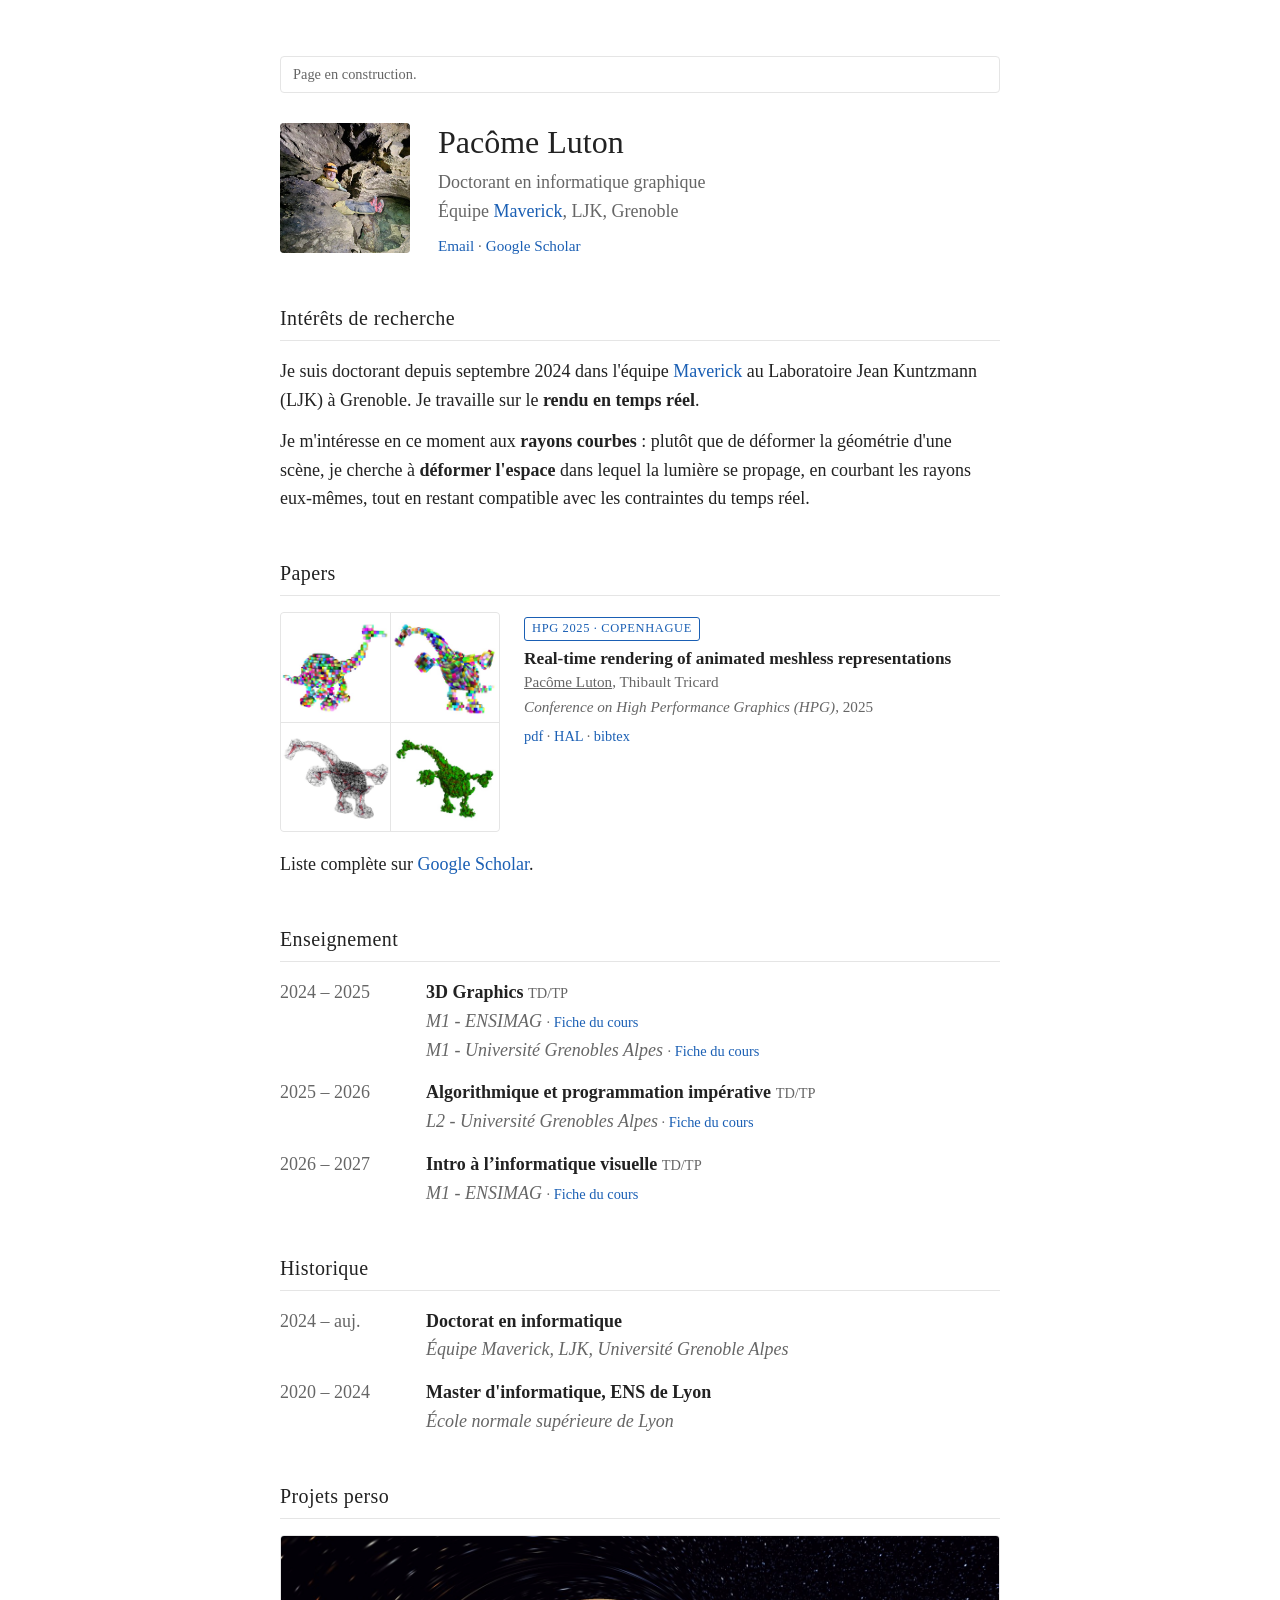
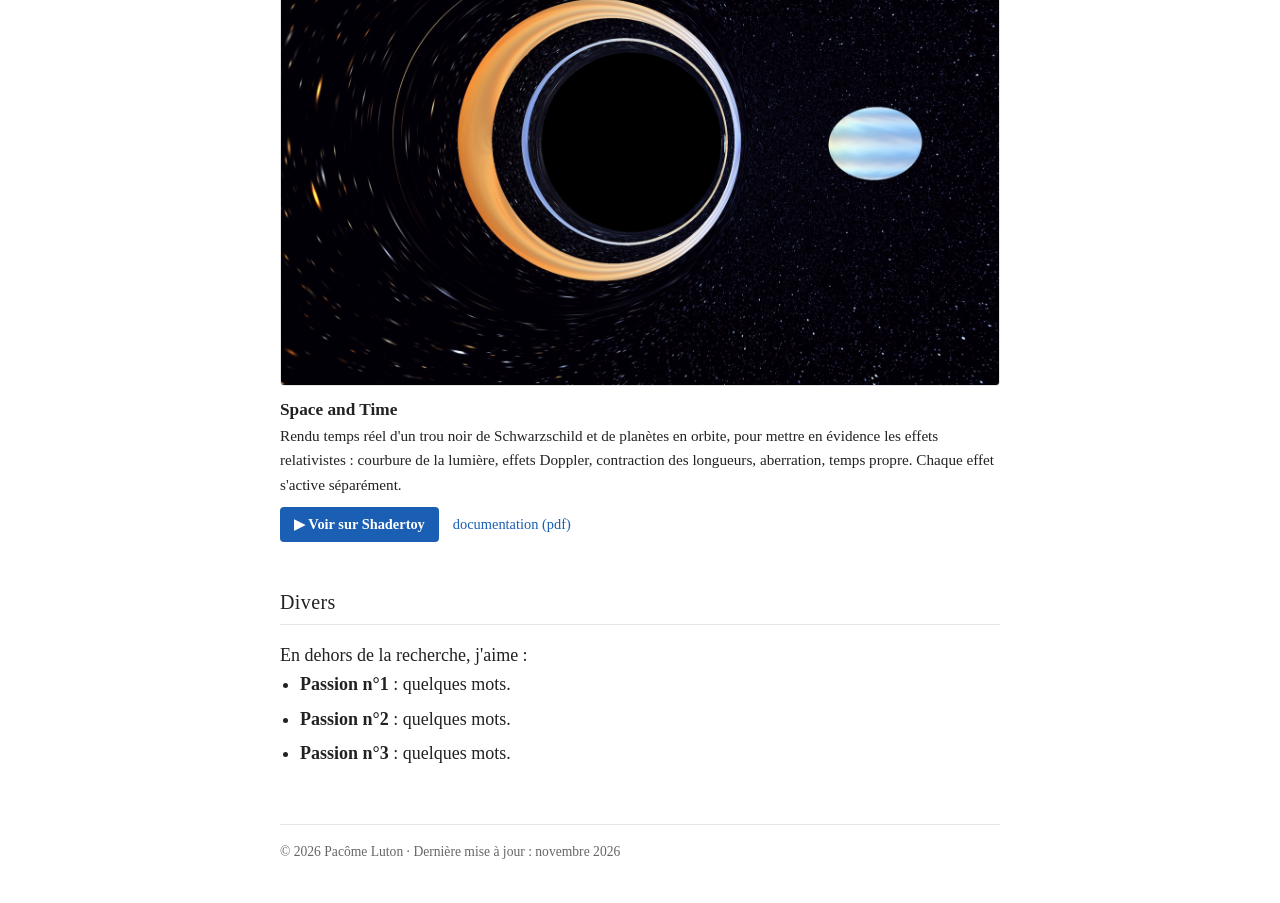
==== index.html @ f54cdc6d "paper image Signed-off-by: Pacome <pacome@luton.fr>" ====
<!DOCTYPE html>
<html lang="fr">
<head>
  <meta charset="UTF-8">
  <meta name="viewport" content="width=device-width, initial-scale=1.0">
  <title>Pacôme Luton</title>
  <meta name="description" content="Page personnelle de Pacôme Luton, chercheur en informatique.">
  <style>
    :root {
      --bg: #ffffff;
      --text: #222222;
      --muted: #666666;
      --rule: #e5e5e5;
      --link: #1a5fb4;
    }
    @media (prefers-color-scheme: dark) {
      :root {
        --bg: #161616;
        --text: #e6e6e6;
        --muted: #9a9a9a;
        --rule: #333333;
        --link: #78aeed;
      }
    }
    * { box-sizing: border-box; margin: 0; padding: 0; }
    body {
      background: var(--bg);
      color: var(--text);
      font-family: Georgia, "Times New Roman", serif;
      font-size: 18px;
      line-height: 1.6;
    }
    a { color: var(--link); text-decoration: none; }
    a:hover { text-decoration: underline; }
    .container { max-width: 760px; margin: 0 auto; padding: 56px 20px 40px; }

    .notice { margin-bottom: 24px; padding: 6px 12px; border: 1px solid var(--rule); border-radius: 4px; color: var(--muted); font-size: .9rem; }

    /* En-tête */
    header { display: flex; gap: 28px; align-items: center; margin-bottom: 16px; }
    .avatar { position: relative; width: 130px; height: 130px; border-radius: 4px; overflow: hidden; flex-shrink: 0; background: var(--rule); }
    .avatar img { position: absolute; inset: 0; width: 100%; height: 100%; object-fit: cover; opacity: 0; transition: opacity .8s ease; }
    .avatar img.active { opacity: 1; }
    h1 { font-size: 2rem; font-weight: normal; }
    .role { color: var(--muted); }
    .links { margin-top: 8px; font-size: .95rem; }
    .links a + a::before { content: " · "; color: var(--muted); }

    /* Sections */
    section { margin-top: 44px; }
    h2 {
      font-size: 1.25rem; font-weight: normal; letter-spacing: .02em;
      padding-bottom: 6px; margin-bottom: 16px; border-bottom: 1px solid var(--rule);
    }
    p + p { margin-top: 12px; }
    ul { padding-left: 20px; }
    li + li { margin-top: 6px; }

    /* Papers */
    .paper { margin-bottom: 18px; }
    .paper .title { font-weight: bold; }
    .paper .meta { color: var(--muted); font-size: .95rem; }
    .paper .me { text-decoration: underline; }
    .paper .refs { font-size: .9rem; }
    details { display: inline; }
    summary { display: inline; color: var(--link); cursor: pointer; list-style: none; }
    summary::-webkit-details-marker { display: none; }
    pre {
      margin-top: 6px; padding: 10px 12px; border: 1px solid var(--rule);
      font-size: 13px; line-height: 1.45; overflow-x: auto;
    }

    .pub { display: grid; grid-template-columns: 220px 1fr; gap: 24px; align-items: start; padding: 18px 0; border-top: 1px solid var(--rule); }
    .pub:first-of-type { border-top: 0; padding-top: 0; }
    .pub .teaser { display: block; border: 1px solid var(--rule); border-radius: 4px; overflow: hidden; aspect-ratio: 16 / 10; background: var(--rule); }
    .pub .teaser img { width: 100%; height: 100%; object-fit: cover; object-position: top; display: block; }
    .pub .teaser-grid { display: grid; grid-template: repeat(2, minmax(0, 1fr)) / repeat(2, minmax(0, 1fr)); gap: 1px; aspect-ratio: 1; }
    .pub .teaser-grid img { object-fit: contain; object-position: center; background: #fff; }
    .pub .venue { display: inline-block; font-size: .78rem; letter-spacing: .05em; text-transform: uppercase; color: var(--link); border: 1px solid currentColor; border-radius: 3px; padding: 1px 7px; margin-bottom: 6px; }
    .pub .title { font-weight: bold; font-size: 1.08rem; line-height: 1.35; }
    .pub .meta { color: var(--muted); font-size: .95rem; }
    .pub .refs { margin-top: 6px; font-size: .9rem; }
    .pub .refs a + a::before { content: " · "; color: var(--muted); }
    .paper .me, .pub .me { text-decoration: underline; }

    /* Historique */
    .entry { display: grid; grid-template-columns: 130px 1fr; gap: 16px; margin-bottom: 14px; }
    .entry .date { color: var(--muted); }
    .entry .org { color: var(--muted); font-style: italic; }
    .entry .kind { color: var(--muted); font-size: .9rem; }
    .entry .org a { font-style: normal; font-size: .9rem; }
    .entry .org a::before { content: " · "; color: var(--muted); }

    .stages { list-style: none; padding: 0; margin-top: 10px; font-size: .95rem; }
    .stages li { padding-left: 14px; border-left: 2px solid var(--rule); }
    .stages li + li { margin-top: 10px; }
    .stages .date { display: block; color: var(--muted); font-size: .85rem; }

    /* Projets perso */
    .project + .project { margin-top: 28px; }
    .project img { display: block; width: 100%; height: auto; border: 1px solid var(--rule); border-radius: 4px; }
    .project .title { margin-top: 10px; font-weight: bold; font-size: 1.08rem; }
    .project .desc { font-size: .95rem; }
    .project .refs { margin-top: 10px; font-size: .9rem; display: flex; flex-wrap: wrap; align-items: center; gap: 6px 14px; }
    .project .refs a + a::before { content: none; }
    .project .refs .cta { padding: 6px 14px; border-radius: 4px; background: var(--link); color: var(--bg); font-weight: bold; }
    .project .refs .cta:hover { text-decoration: none; opacity: .85; }

    footer {
      margin-top: 56px; padding-top: 16px; border-top: 1px solid var(--rule);
      color: var(--muted); font-size: .85rem;
    }

    @media (max-width: 600px) {
      body { font-size: 17px; }
      .container { padding: 32px 16px; }
      header { flex-direction: column; align-items: flex-start; gap: 16px; }
      .avatar { width: 110px; height: 110px; }
      .entry { grid-template-columns: 1fr; gap: 0; }
      .pub { grid-template-columns: 1fr; gap: 12px; }
    }
  </style>
</head>
<body>
  <div class="container">

    <p class="notice">Page en construction.</p>

    <header>
      <!-- Pour ajouter une photo : mets-la dans profile/ (carrée, environ 400 px) et ajoute une ligne <img>. -->
      <div class="avatar">
        <img class="active" src="profile/profileSpeleo.jpg" alt="">
        <img src="profile/profileArtif.jpg" alt="">
      </div>
      <div>
        <h1>Pacôme Luton</h1>
        <div class="role">Doctorant en informatique graphique<br>Équipe <a href="https://team.inria.fr/maverick/">Maverick</a>, LJK, Grenoble</div>
        <div class="links">
          <a href="mailto:pacome.luton@ens-lyon.fr">Email</a><a href="https://scholar.google.com/citations?user=IxrPG0kAAAAJ">Google Scholar</a>
        </div>
      </div>
    </header>

    <!-- ========== Intérêts de recherche ========== -->
    <section id="recherche">
      <h2>Intérêts de recherche</h2>
      <p>
        Je suis doctorant depuis septembre 2024 dans l'équipe <a href="https://team.inria.fr/maverick/">Maverick</a>
        au Laboratoire Jean Kuntzmann (LJK) à Grenoble. Je travaille sur le
        <strong>rendu en temps réel</strong>.
      </p>
      <p>
        Je m'intéresse en ce moment aux <strong>rayons courbes</strong> : plutôt que de
        déformer la géométrie d'une scène, je cherche à <strong>déformer l'espace</strong>
        dans lequel la lumière se propage, en courbant les rayons eux-mêmes, tout en restant
        compatible avec les contraintes du temps réel.
      </p>
    </section>

    <!-- ========== Papers ========== -->
    <section id="papers">
      <h2>Papers</h2>

      <!-- Pour chaque papier : remplace l'image par ton teaser (ex. teasers/hpg25.jpg dans le dépôt) -->
      <article class="pub">
        <a class="teaser teaser-grid" href="https://hal.science/hal-05095359v1">
          <img src="docs/paper/teaserPause2.jpg" alt="Dinosaure composé de cubes colorés, au repos">
          <img src="docs/paper/teaserDab2.jpg" alt="Le même dinosaure en cubes, animé et déformé">
          <img src="docs/paper/teasertet.jpg" alt="Maillage tétraédrique du dinosaure et son squelette">
          <img src="docs/paper/teaserFBM.jpg" alt="Dinosaure à la surface végétale, rendu avec du bruit procédural">
        </a>
        <div>
          <div class="venue">HPG 2025 · Copenhague</div>
          <div class="title">Real-time rendering of animated meshless representations</div>
          <div class="meta"><span class="me">Pacôme Luton</span>, Thibault Tricard</div>
          <div class="meta"><em>Conference on High Performance Graphics (HPG)</em>, 2025</div>
          <div class="refs">
            <a href="https://hal.science/hal-05095359/file/Real_time_rendering_of_animated_meshless_representation_HPG25-3.pdf">pdf</a>
            <a href="https://hal.science/hal-05095359v1">HAL</a>
            <a href="https://hal.science/hal-05095359v1/bibtex">bibtex</a>
          </div>
        </div>
      </article>

      <p class="meta">Liste complète sur <a href="https://scholar.google.com/citations?user=IxrPG0kAAAAJ">Google Scholar</a>.</p>
    </section>

    <!-- ========== Enseignement ========== -->
    <section id="enseignement">
      <h2>Enseignement</h2>
      <div class="entry">
        <div class="date">2024 – 2025</div>
        <div>
          <strong>3D Graphics</strong> <span class="kind">TD/TP</span>
          <div class="org">M1 - ENSIMAG <a href="https://chamilo.grenoble-inp.fr/courses/ENSIMAG4MMG3D6/">Fiche du cours</a></div>
          <div class="org">M1 - Université Grenobles Alpes <a href="https://formations.univ-grenoble-alpes.fr/fr/offre-de-formation/master-XB/master-informatique-IAQK9B8Z/parcours-master-of-science-in-informatics-at-grenoble-mosig-IB9GGIRD/ue-3d-graphics-IFZBK20Z.html">Fiche du cours</a></div>
        </div>
      </div>
      <div class="entry">
        <div class="date">2025 – 2026</div>
        <div>
          <strong>Algorithmique et programmation impérative</strong> <span class="kind">TD/TP</span>
          <div class="org">L2 - Université Grenobles Alpes<a href="https://formations.univ-grenoble-alpes.fr/fr/catalogue-2021/licence-XA/licence-informatique-IAI7UC15/parcours-mathematiques-informatique-international-1re-et-2e-annee-grenoble-JF2DDBPK/ue-algorithmique-et-programmation-imperative-inf301-IGXR3MDR.html">Fiche du cours</a></div>
        </div>
      </div>
      <div class="entry">
        <div class="date">2026 – 2027</div>
        <div>
          <strong>Intro à l’informatique visuelle</strong> <span class="kind">TD/TP</span>
          <div class="org">M1 - ENSIMAG <a href="https://ensimag.grenoble-inp.fr/fr/formation/introduction-to-visual-computing-wmm7mo06">Fiche du cours</a></div>
        </div>
      </div>
    </section>

    <!-- ========== Historique ========== -->
    <section id="historique">
      <h2>Historique</h2>
      <div class="entry">
        <div class="date">2024 – auj.</div>
        <div><strong>Doctorat en informatique</strong><div class="org">Équipe Maverick, LJK, Université Grenoble Alpes</div></div>
      </div>
      <div class="entry">
        <div class="date">2020 – 2024</div>
        <div>
          <strong>Master d'informatique, ENS de Lyon</strong>
          <div class="org">École normale supérieure de Lyon</div>
          <!-- Stages (masqués pour l'instant)
          <ul class="stages">
            <li><span class="date">2024 · 4 mois</span> <strong>Université de Sherbrooke</strong> (Canada) : génération procédurale de végétation à de multiples échelles.</li>
            <li><span class="date">2023 – 2024 · 6 mois</span> <strong>Inria Montbonnot</strong>, équipe MicMap : approche variationnelle pour la génération automatique de cartes panoramiques.</li>
            <li><span class="date">2023 · 6 mois</span> <strong>LIRIS</strong>, avec Nicolas Bonneel : prédiction de l'erreur Monte-Carlo pour l'échantillonnage adaptatif.</li>
            <li><span class="date">2022 · 3 mois</span> <strong>Max-Planck-Institut für Informatik</strong> (Allemagne), avec Gurprit Singh : analyse spectrale d'échantillonneurs anisotropes.</li>
            <li><span class="date">2021 · 6 semaines</span> <strong>CNRS, Université Savoie Mont Blanc</strong>, avec Tom Hirschowitz : réduction de monades et sûreté du typage.</li>
          </ul>
          -->
        </div>
      </div>
    </section>

    <!-- ========== Projets perso ========== -->
    <section id="projets">
      <h2>Projets perso</h2>
      <!-- Pour chaque projet : copie un bloc .project. -->
      <article class="project">
        <a href="https://www.shadertoy.com/view/73tXRM"><img src="docs/space-and-time.jpg" alt="Trou noir entouré d'un arc de lumière orange et bleu, avec une planète bleutée à droite" width="1520" height="952" loading="lazy"></a>
        <div class="title">Space and Time</div>
        <p class="desc">Rendu temps réel d'un trou noir de Schwarzschild et de planètes en orbite, pour mettre en évidence les effets relativistes : courbure de la lumière, effets Doppler, contraction des longueurs, aberration, temps propre. Chaque effet s'active séparément.</p>
        <div class="refs">
          <a class="cta" href="https://www.shadertoy.com/view/73tXRM">▶ Voir sur Shadertoy</a>
          <a href="docs/space-and-time.pdf">documentation (pdf)</a>
        </div>
      </article>
    </section>

    <!-- ========== Divers ========== -->
    <section id="divers">
      <h2>Divers</h2>
      <p>En dehors de la recherche, j'aime :</p>
      <ul>
        <li><strong>Passion n°1</strong> : quelques mots.</li>
        <li><strong>Passion n°2</strong> : quelques mots.</li>
        <li><strong>Passion n°3</strong> : quelques mots.</li>
      </ul>
    </section>

    <footer>© 2026 Pacôme Luton · Dernière mise à jour : novembre 2026</footer>
  </div>

  <script>
    // Alterne les photos de profil (sauf si le visiteur a demandé moins d'animations).
    const photos = document.querySelectorAll('.avatar img');
    if (photos.length > 1 && !matchMedia('(prefers-reduced-motion: reduce)').matches) {
      let current = 0;
      setInterval(() => {
        photos[current].classList.remove('active');
        current = (current + 1) % photos.length;
        photos[current].classList.add('active');
      }, 6000);
    }
  </script>
</body>
</html>
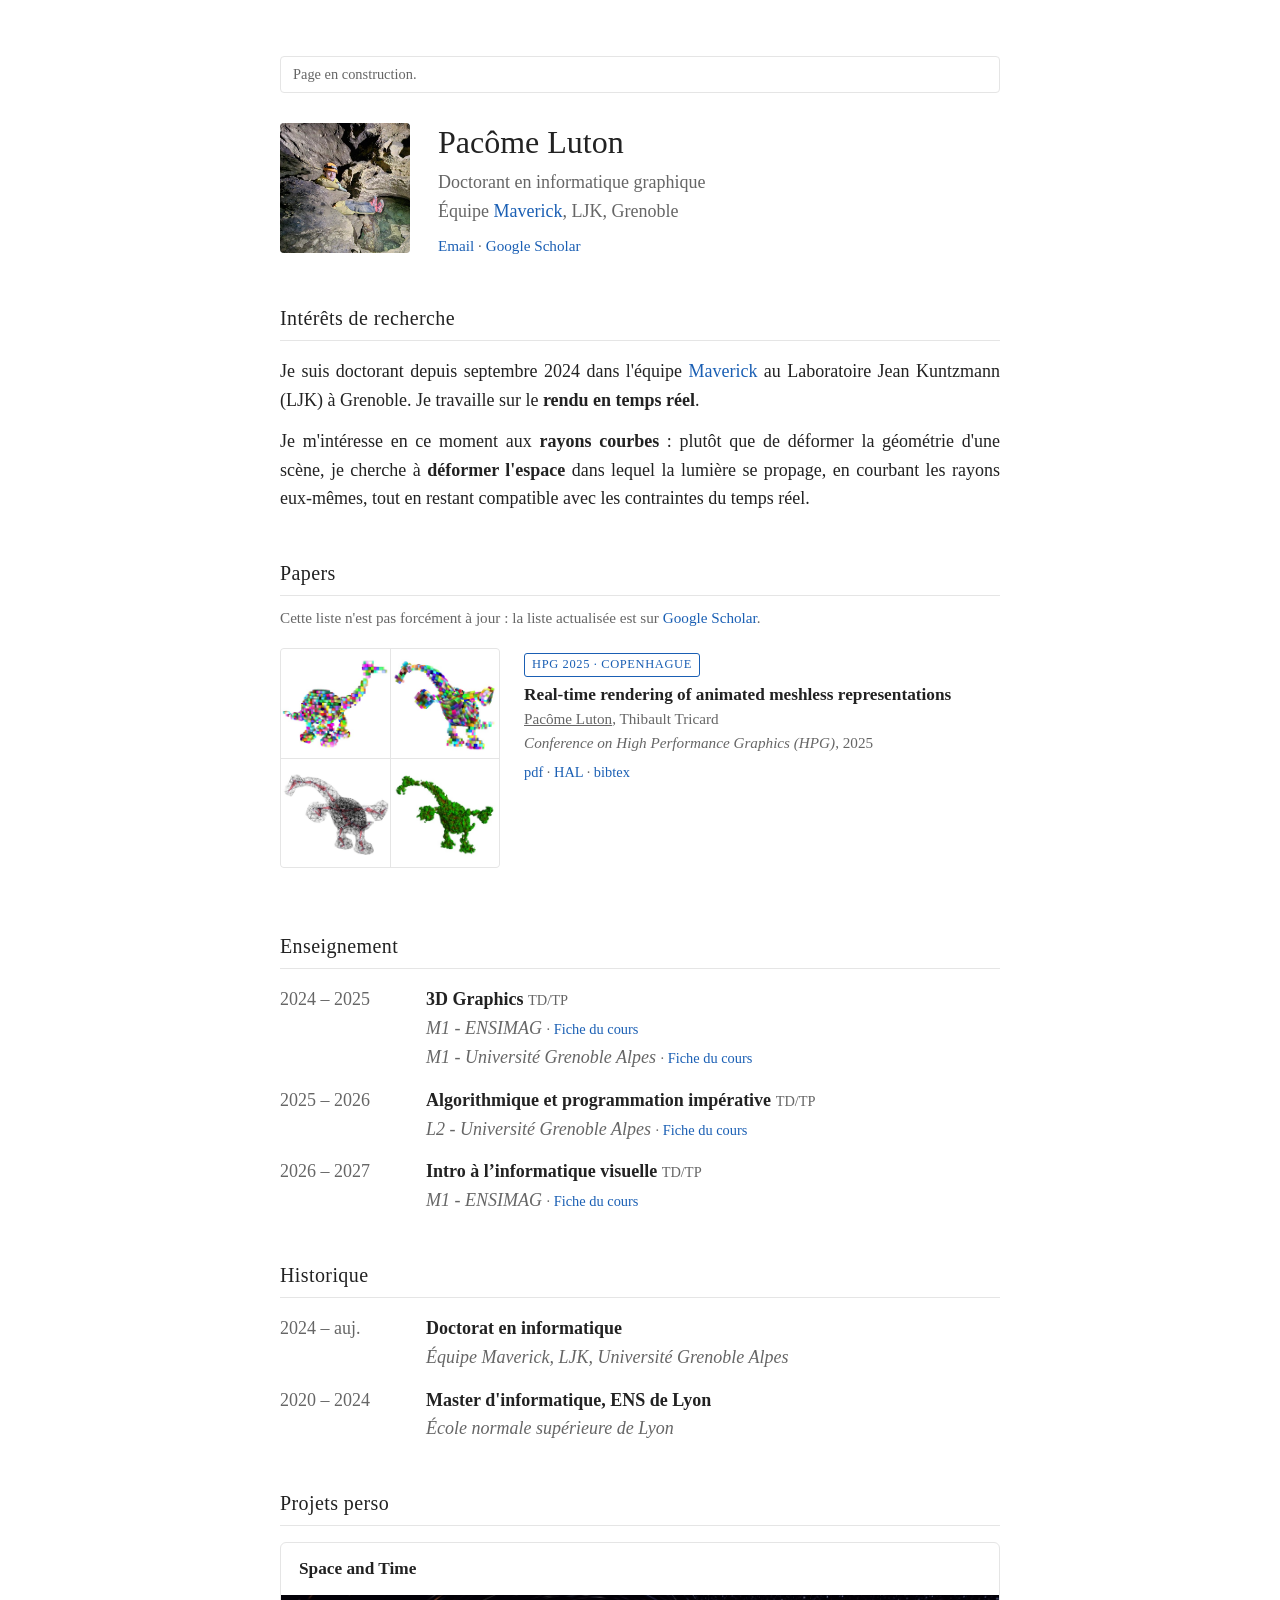
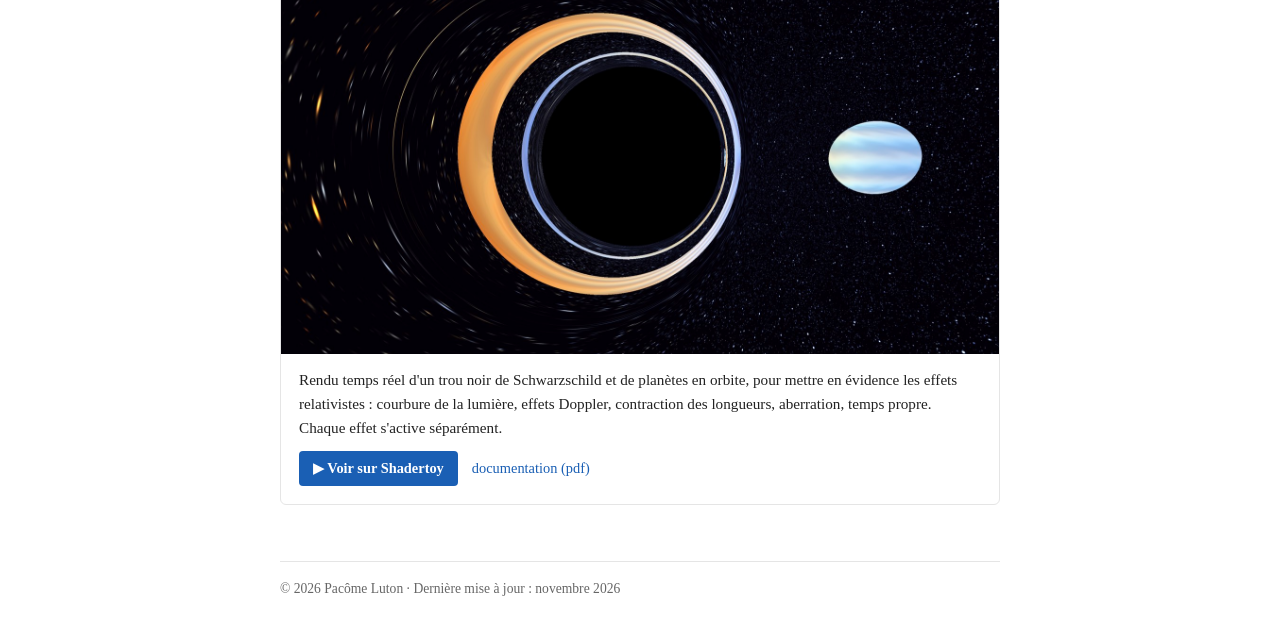
==== commit 60f076ea: "ok Signed-off-by: Pacome <pacome@luton.fr>" ====
--- a/index.html
+++ b/index.html
@@ -53,10 +53,12 @@
       padding-bottom: 6px; margin-bottom: 16px; border-bottom: 1px solid var(--rule);
     }
     p + p { margin-top: 12px; }
+    #recherche p { text-align: justify; hyphens: auto; }
     ul { padding-left: 20px; }
     li + li { margin-top: 6px; }
 
     /* Papers */
+    .subtitle { margin: -6px 0 18px; color: var(--muted); font-size: .95rem; }
     .paper { margin-bottom: 18px; }
     .paper .title { font-weight: bold; }
     .paper .meta { color: var(--muted); font-size: .95rem; }
@@ -97,9 +99,11 @@
     .stages .date { display: block; color: var(--muted); font-size: .85rem; }
 
     /* Projets perso */
-    .project + .project { margin-top: 28px; }
-    .project img { display: block; width: 100%; height: auto; border: 1px solid var(--rule); border-radius: 4px; }
-    .project .title { margin-top: 10px; font-weight: bold; font-size: 1.08rem; }
+    .project { border: 1px solid var(--rule); border-radius: 6px; overflow: hidden; }
+    .project + .project { margin-top: 24px; }
+    .project .title { padding: 12px 18px; font-weight: bold; font-size: 1.08rem; }
+    .project img { display: block; width: 100%; height: auto; aspect-ratio: 2 / 1; object-fit: cover; }
+    .project .body { padding: 14px 18px 18px; }
     .project .desc { font-size: .95rem; }
     .project .refs { margin-top: 10px; font-size: .9rem; display: flex; flex-wrap: wrap; align-items: center; gap: 6px 14px; }
     .project .refs a + a::before { content: none; }
@@ -160,14 +164,15 @@
     <!-- ========== Papers ========== -->
     <section id="papers">
       <h2>Papers</h2>
-
-      <!-- Pour chaque papier : remplace l'image par ton teaser (ex. teasers/hpg25.jpg dans le dépôt) -->
+      <p class="subtitle">Cette liste n'est pas forcément à jour : la liste actualisée est sur <a href="https://scholar.google.com/citations?user=IxrPG0kAAAAJ">Google Scholar</a>.</p>
+
+      <!-- Pour chaque papier : remplace l'image par ton teaser (ex. papers/hpg25/teaser.jpg dans le dépôt) -->
       <article class="pub">
         <a class="teaser teaser-grid" href="https://hal.science/hal-05095359v1">
-          <img src="docs/paper/teaserPause2.jpg" alt="Dinosaure composé de cubes colorés, au repos">
-          <img src="docs/paper/teaserDab2.jpg" alt="Le même dinosaure en cubes, animé et déformé">
-          <img src="docs/paper/teasertet.jpg" alt="Maillage tétraédrique du dinosaure et son squelette">
-          <img src="docs/paper/teaserFBM.jpg" alt="Dinosaure à la surface végétale, rendu avec du bruit procédural">
+          <img src="papers/hpg25/teaserPause2.jpg" alt="Dinosaure composé de cubes colorés, au repos">
+          <img src="papers/hpg25/teaserDab2.jpg" alt="Le même dinosaure en cubes, animé et déformé">
+          <img src="papers/hpg25/teasertet.jpg" alt="Maillage tétraédrique du dinosaure et son squelette">
+          <img src="papers/hpg25/teaserFBM.jpg" alt="Dinosaure à la surface végétale, rendu avec du bruit procédural">
         </a>
         <div>
           <div class="venue">HPG 2025 · Copenhague</div>
@@ -181,8 +186,6 @@
           </div>
         </div>
       </article>
-
-      <p class="meta">Liste complète sur <a href="https://scholar.google.com/citations?user=IxrPG0kAAAAJ">Google Scholar</a>.</p>
     </section>
 
     <!-- ========== Enseignement ========== -->
@@ -193,14 +196,14 @@
         <div>
           <strong>3D Graphics</strong> <span class="kind">TD/TP</span>
           <div class="org">M1 - ENSIMAG <a href="https://chamilo.grenoble-inp.fr/courses/ENSIMAG4MMG3D6/">Fiche du cours</a></div>
-          <div class="org">M1 - Université Grenobles Alpes <a href="https://formations.univ-grenoble-alpes.fr/fr/offre-de-formation/master-XB/master-informatique-IAQK9B8Z/parcours-master-of-science-in-informatics-at-grenoble-mosig-IB9GGIRD/ue-3d-graphics-IFZBK20Z.html">Fiche du cours</a></div>
+          <div class="org">M1 - Université Grenoble Alpes <a href="https://formations.univ-grenoble-alpes.fr/fr/offre-de-formation/master-XB/master-informatique-IAQK9B8Z/parcours-master-of-science-in-informatics-at-grenoble-mosig-IB9GGIRD/ue-3d-graphics-IFZBK20Z.html">Fiche du cours</a></div>
         </div>
       </div>
       <div class="entry">
         <div class="date">2025 – 2026</div>
         <div>
           <strong>Algorithmique et programmation impérative</strong> <span class="kind">TD/TP</span>
-          <div class="org">L2 - Université Grenobles Alpes<a href="https://formations.univ-grenoble-alpes.fr/fr/catalogue-2021/licence-XA/licence-informatique-IAI7UC15/parcours-mathematiques-informatique-international-1re-et-2e-annee-grenoble-JF2DDBPK/ue-algorithmique-et-programmation-imperative-inf301-IGXR3MDR.html">Fiche du cours</a></div>
+          <div class="org">L2 - Université Grenoble Alpes <a href="https://formations.univ-grenoble-alpes.fr/fr/catalogue-2021/licence-XA/licence-informatique-IAI7UC15/parcours-mathematiques-informatique-international-1re-et-2e-annee-grenoble-JF2DDBPK/ue-algorithmique-et-programmation-imperative-inf301-IGXR3MDR.html">Fiche du cours</a></div>
         </div>
       </div>
       <div class="entry">
@@ -240,19 +243,22 @@
     <!-- ========== Projets perso ========== -->
     <section id="projets">
       <h2>Projets perso</h2>
-      <!-- Pour chaque projet : copie un bloc .project. -->
+      <!-- Pour chaque projet : crée un dossier dans projets/ et copie un bloc .project. -->
       <article class="project">
-        <a href="https://www.shadertoy.com/view/73tXRM"><img src="docs/space-and-time.jpg" alt="Trou noir entouré d'un arc de lumière orange et bleu, avec une planète bleutée à droite" width="1520" height="952" loading="lazy"></a>
         <div class="title">Space and Time</div>
-        <p class="desc">Rendu temps réel d'un trou noir de Schwarzschild et de planètes en orbite, pour mettre en évidence les effets relativistes : courbure de la lumière, effets Doppler, contraction des longueurs, aberration, temps propre. Chaque effet s'active séparément.</p>
-        <div class="refs">
-          <a class="cta" href="https://www.shadertoy.com/view/73tXRM">▶ Voir sur Shadertoy</a>
-          <a href="docs/space-and-time.pdf">documentation (pdf)</a>
+        <a href="https://www.shadertoy.com/view/73tXRM"><img src="projets/space-and-time/space-and-time.jpg" alt="Trou noir entouré d'un arc de lumière orange et bleu, avec une planète bleutée à droite" width="1520" height="952" loading="lazy"></a>
+        <div class="body">
+          <p class="desc">Rendu temps réel d'un trou noir de Schwarzschild et de planètes en orbite, pour mettre en évidence les effets relativistes : courbure de la lumière, effets Doppler, contraction des longueurs, aberration, temps propre. Chaque effet s'active séparément.</p>
+          <div class="refs">
+            <a class="cta" href="https://www.shadertoy.com/view/73tXRM">▶ Voir sur Shadertoy</a>
+            <a href="projets/space-and-time/space-and-time.pdf">documentation (pdf)</a>
+          </div>
         </div>
       </article>
     </section>
 
     <!-- ========== Divers ========== -->
+    <!-- Section masquée pour l'instant
     <section id="divers">
       <h2>Divers</h2>
       <p>En dehors de la recherche, j'aime :</p>
@@ -262,6 +268,7 @@
         <li><strong>Passion n°3</strong> : quelques mots.</li>
       </ul>
     </section>
+    -->
 
     <footer>© 2026 Pacôme Luton · Dernière mise à jour : novembre 2026</footer>
   </div>
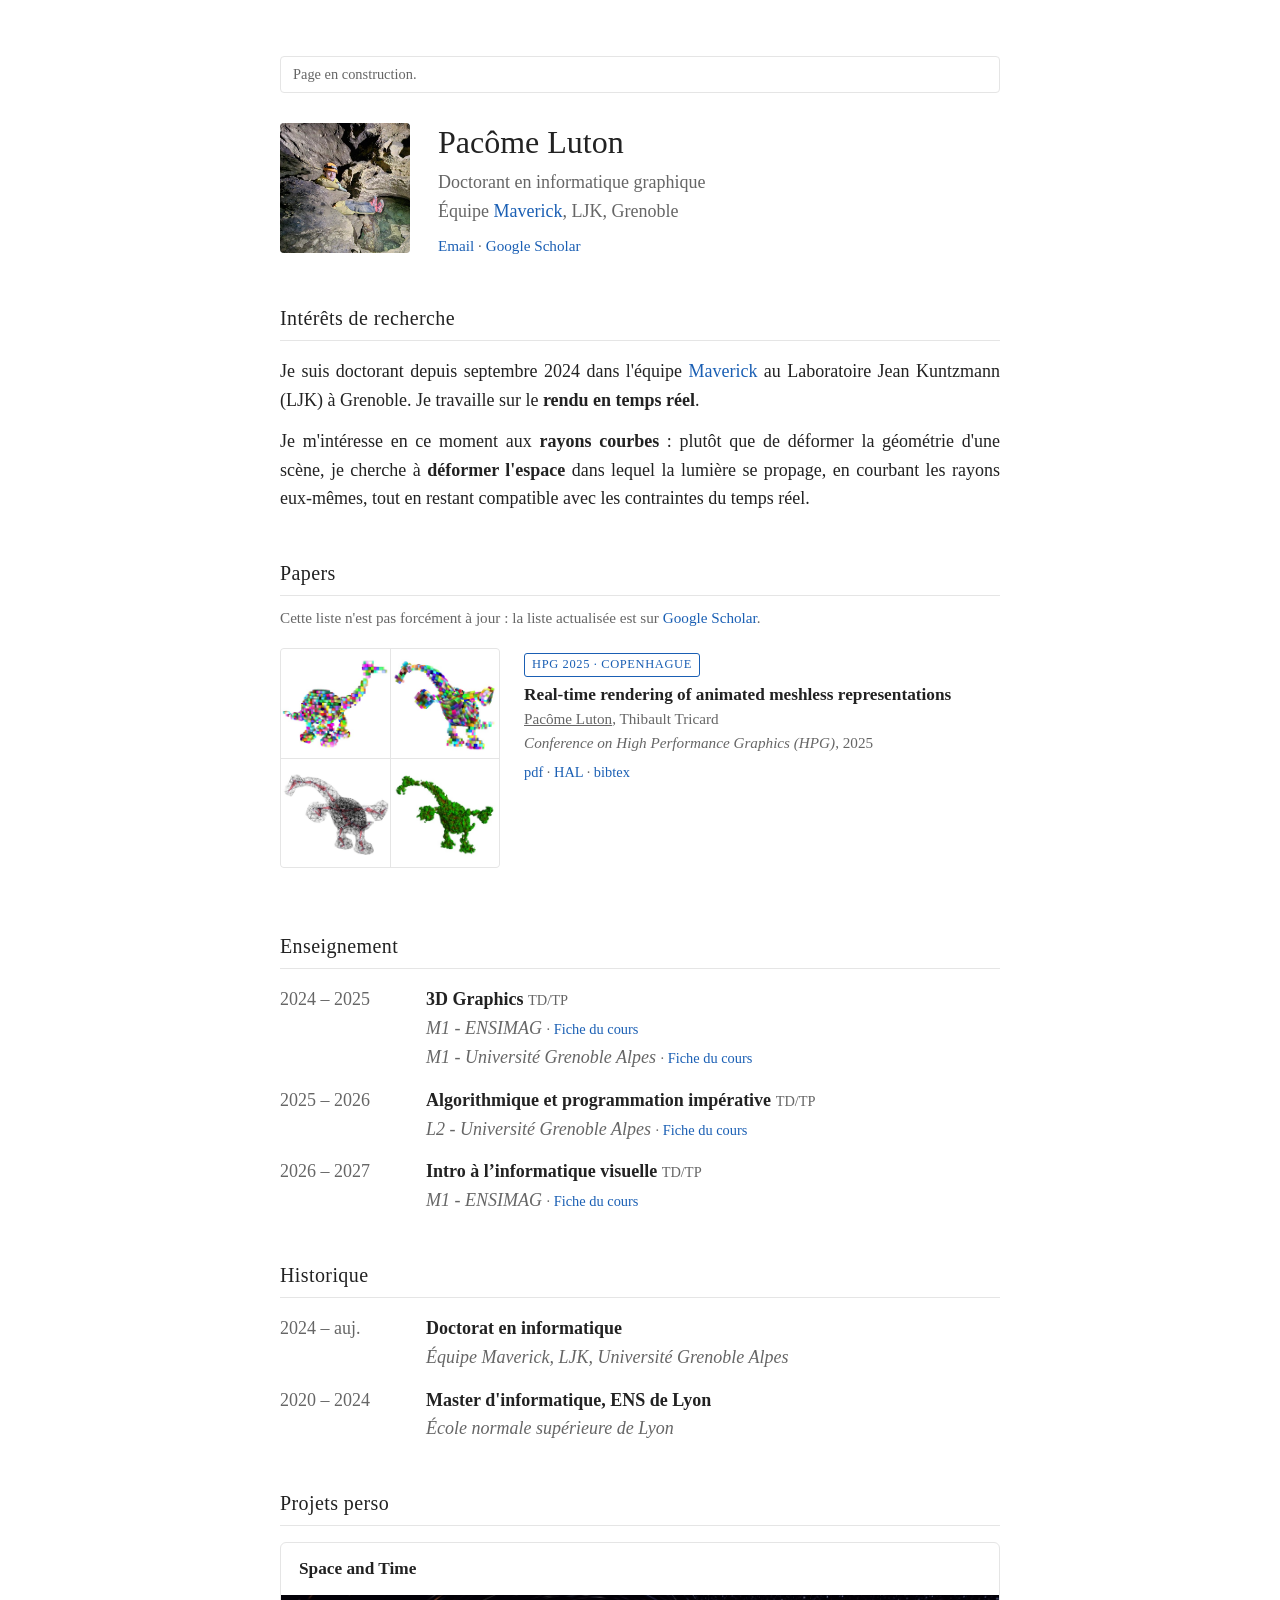
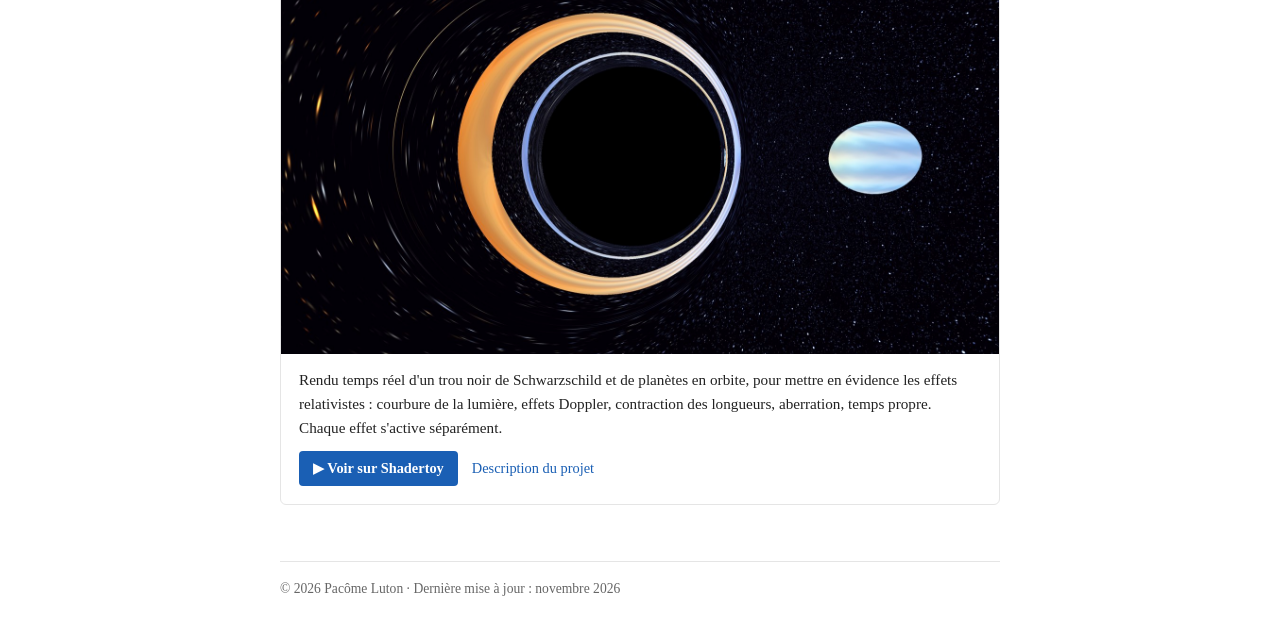
==== commit b31f698c: "projet Signed-off-by: Pacome <pacome@luton.fr>" ====
--- a/index.html
+++ b/index.html
@@ -243,7 +243,7 @@
     <!-- ========== Projets perso ========== -->
     <section id="projets">
       <h2>Projets perso</h2>
-      <!-- Pour chaque projet : crée un dossier dans projets/ et copie un bloc .project. -->
+      <!-- Pour chaque projet : crée un dossier dans projets/ avec son index.html (style commun : projets/projet.css) et copie un bloc .project. -->
       <article class="project">
         <div class="title">Space and Time</div>
         <a href="https://www.shadertoy.com/view/73tXRM"><img src="projets/space-and-time/space-and-time.jpg" alt="Trou noir entouré d'un arc de lumière orange et bleu, avec une planète bleutée à droite" width="1520" height="952" loading="lazy"></a>
@@ -251,7 +251,7 @@
           <p class="desc">Rendu temps réel d'un trou noir de Schwarzschild et de planètes en orbite, pour mettre en évidence les effets relativistes : courbure de la lumière, effets Doppler, contraction des longueurs, aberration, temps propre. Chaque effet s'active séparément.</p>
           <div class="refs">
             <a class="cta" href="https://www.shadertoy.com/view/73tXRM">▶ Voir sur Shadertoy</a>
-            <a href="projets/space-and-time/space-and-time.pdf">documentation (pdf)</a>
+            <a href="projets/space-and-time/index.html">Description du projet</a>
           </div>
         </div>
       </article>
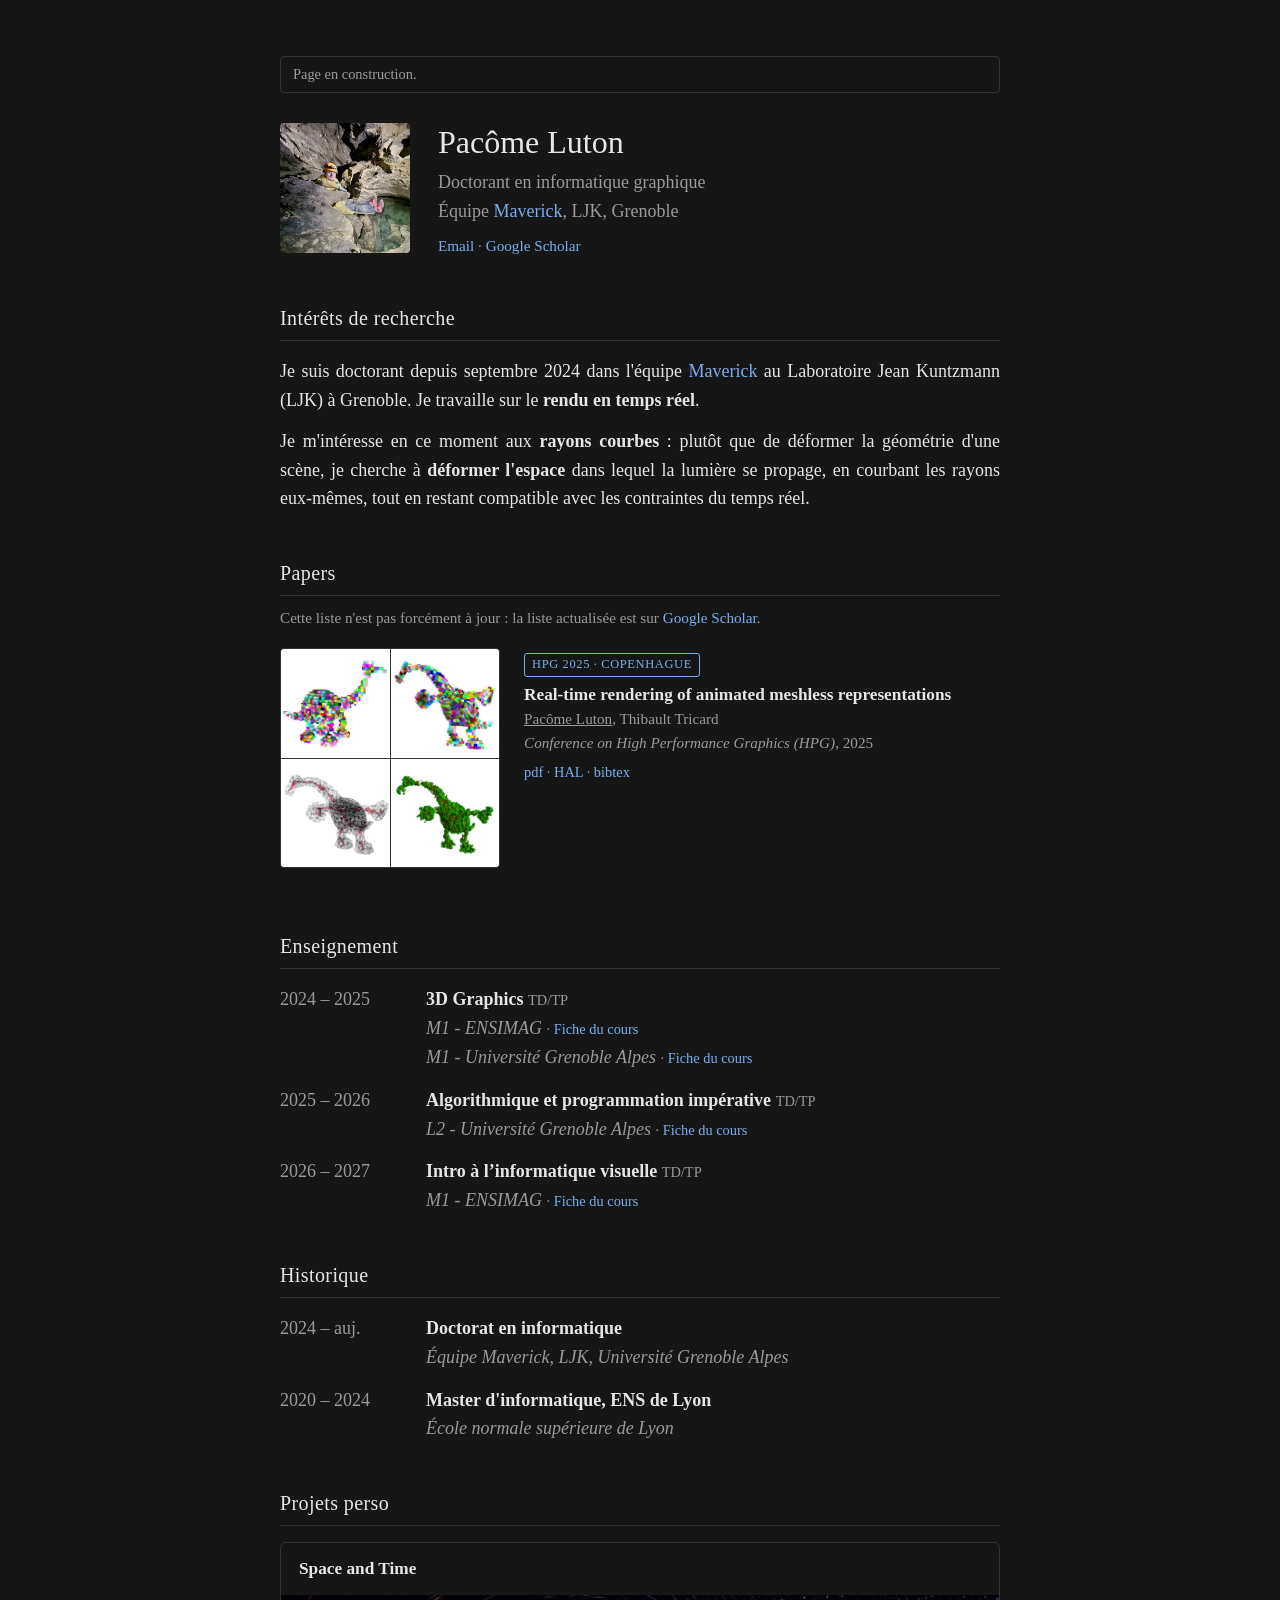
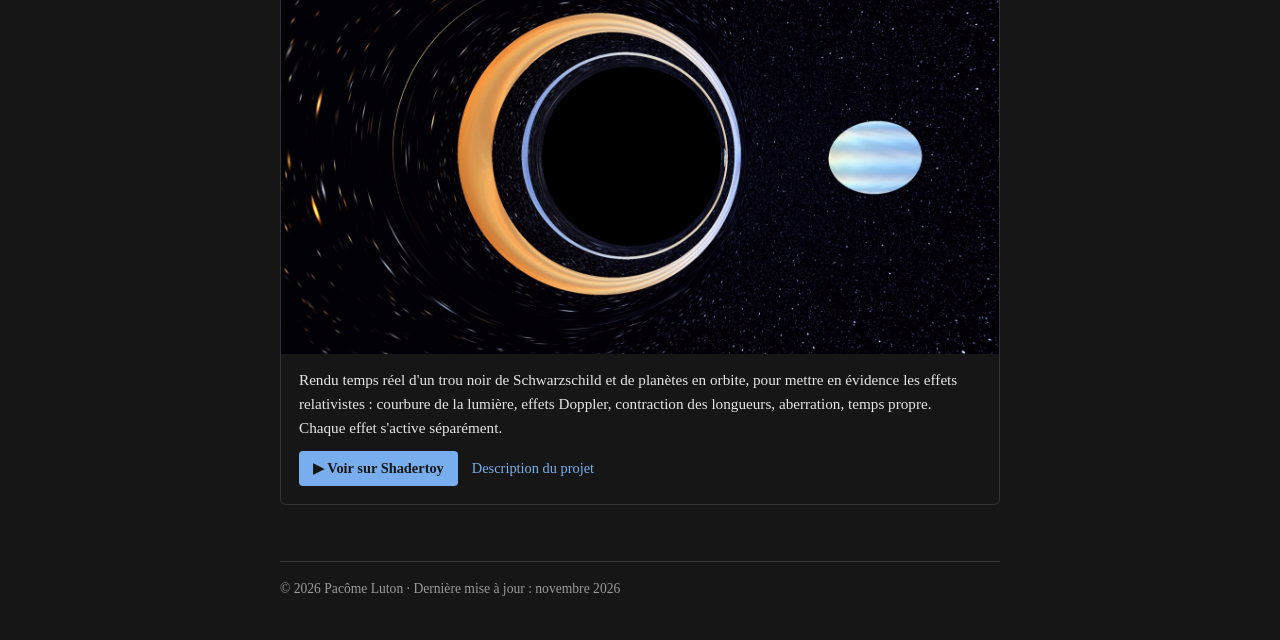
==== commit db695ad6: "sombre Signed-off-by: Pacome <pacome@luton.fr>" ====
--- a/index.html
+++ b/index.html
@@ -7,20 +7,12 @@
   <meta name="description" content="Page personnelle de Pacôme Luton, chercheur en informatique.">
   <style>
     :root {
-      --bg: #ffffff;
-      --text: #222222;
-      --muted: #666666;
-      --rule: #e5e5e5;
-      --link: #1a5fb4;
-    }
-    @media (prefers-color-scheme: dark) {
-      :root {
-        --bg: #161616;
-        --text: #e6e6e6;
-        --muted: #9a9a9a;
-        --rule: #333333;
-        --link: #78aeed;
-      }
+      color-scheme: dark;
+      --bg: #161616;
+      --text: #e6e6e6;
+      --muted: #9a9a9a;
+      --rule: #333333;
+      --link: #78aeed;
     }
     * { box-sizing: border-box; margin: 0; padding: 0; }
     body {
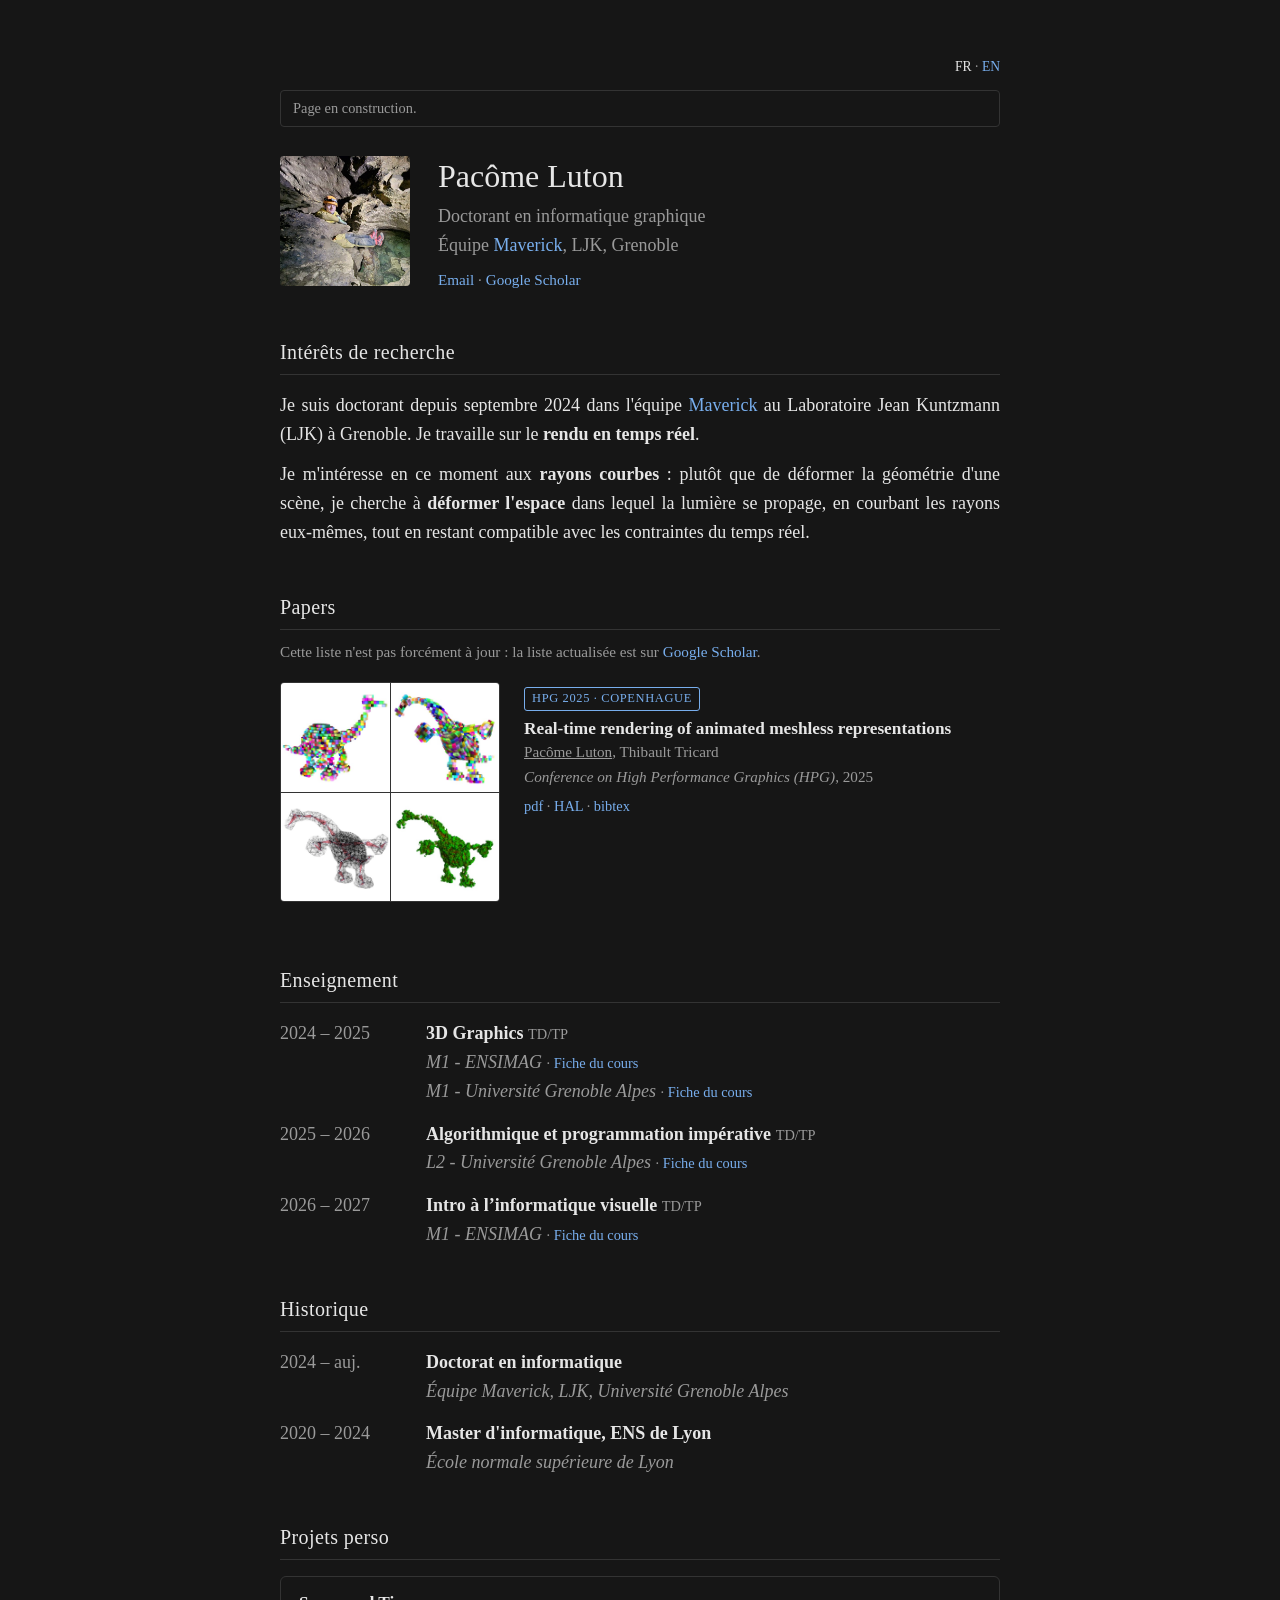
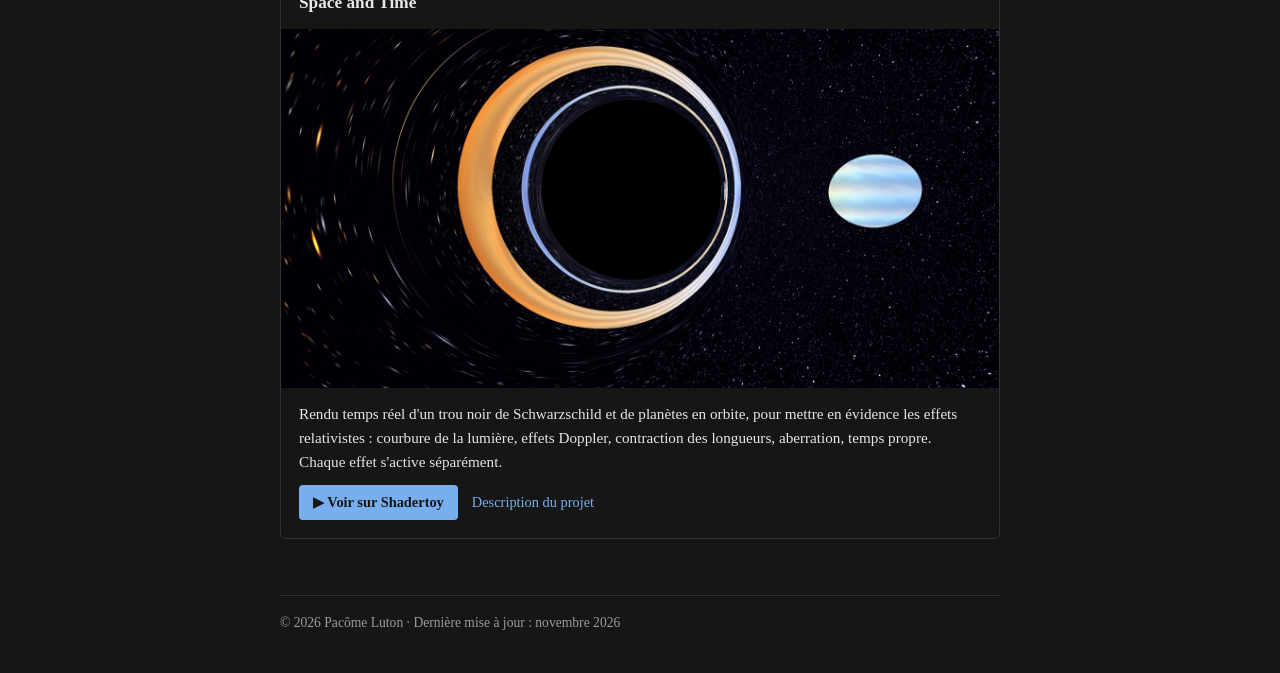
==== commit 080d661a: "en Signed-off-by: Pacome <pacome@luton.fr>" ====
--- a/index.html
+++ b/index.html
@@ -5,120 +5,14 @@
   <meta name="viewport" content="width=device-width, initial-scale=1.0">
   <title>Pacôme Luton</title>
   <meta name="description" content="Page personnelle de Pacôme Luton, chercheur en informatique.">
-  <style>
-    :root {
-      color-scheme: dark;
-      --bg: #161616;
-      --text: #e6e6e6;
-      --muted: #9a9a9a;
-      --rule: #333333;
-      --link: #78aeed;
-    }
-    * { box-sizing: border-box; margin: 0; padding: 0; }
-    body {
-      background: var(--bg);
-      color: var(--text);
-      font-family: Georgia, "Times New Roman", serif;
-      font-size: 18px;
-      line-height: 1.6;
-    }
-    a { color: var(--link); text-decoration: none; }
-    a:hover { text-decoration: underline; }
-    .container { max-width: 760px; margin: 0 auto; padding: 56px 20px 40px; }
-
-    .notice { margin-bottom: 24px; padding: 6px 12px; border: 1px solid var(--rule); border-radius: 4px; color: var(--muted); font-size: .9rem; }
-
-    /* En-tête */
-    header { display: flex; gap: 28px; align-items: center; margin-bottom: 16px; }
-    .avatar { position: relative; width: 130px; height: 130px; border-radius: 4px; overflow: hidden; flex-shrink: 0; background: var(--rule); }
-    .avatar img { position: absolute; inset: 0; width: 100%; height: 100%; object-fit: cover; opacity: 0; transition: opacity .8s ease; }
-    .avatar img.active { opacity: 1; }
-    h1 { font-size: 2rem; font-weight: normal; }
-    .role { color: var(--muted); }
-    .links { margin-top: 8px; font-size: .95rem; }
-    .links a + a::before { content: " · "; color: var(--muted); }
-
-    /* Sections */
-    section { margin-top: 44px; }
-    h2 {
-      font-size: 1.25rem; font-weight: normal; letter-spacing: .02em;
-      padding-bottom: 6px; margin-bottom: 16px; border-bottom: 1px solid var(--rule);
-    }
-    p + p { margin-top: 12px; }
-    #recherche p { text-align: justify; hyphens: auto; }
-    ul { padding-left: 20px; }
-    li + li { margin-top: 6px; }
-
-    /* Papers */
-    .subtitle { margin: -6px 0 18px; color: var(--muted); font-size: .95rem; }
-    .paper { margin-bottom: 18px; }
-    .paper .title { font-weight: bold; }
-    .paper .meta { color: var(--muted); font-size: .95rem; }
-    .paper .me { text-decoration: underline; }
-    .paper .refs { font-size: .9rem; }
-    details { display: inline; }
-    summary { display: inline; color: var(--link); cursor: pointer; list-style: none; }
-    summary::-webkit-details-marker { display: none; }
-    pre {
-      margin-top: 6px; padding: 10px 12px; border: 1px solid var(--rule);
-      font-size: 13px; line-height: 1.45; overflow-x: auto;
-    }
-
-    .pub { display: grid; grid-template-columns: 220px 1fr; gap: 24px; align-items: start; padding: 18px 0; border-top: 1px solid var(--rule); }
-    .pub:first-of-type { border-top: 0; padding-top: 0; }
-    .pub .teaser { display: block; border: 1px solid var(--rule); border-radius: 4px; overflow: hidden; aspect-ratio: 16 / 10; background: var(--rule); }
-    .pub .teaser img { width: 100%; height: 100%; object-fit: cover; object-position: top; display: block; }
-    .pub .teaser-grid { display: grid; grid-template: repeat(2, minmax(0, 1fr)) / repeat(2, minmax(0, 1fr)); gap: 1px; aspect-ratio: 1; }
-    .pub .teaser-grid img { object-fit: contain; object-position: center; background: #fff; }
-    .pub .venue { display: inline-block; font-size: .78rem; letter-spacing: .05em; text-transform: uppercase; color: var(--link); border: 1px solid currentColor; border-radius: 3px; padding: 1px 7px; margin-bottom: 6px; }
-    .pub .title { font-weight: bold; font-size: 1.08rem; line-height: 1.35; }
-    .pub .meta { color: var(--muted); font-size: .95rem; }
-    .pub .refs { margin-top: 6px; font-size: .9rem; }
-    .pub .refs a + a::before { content: " · "; color: var(--muted); }
-    .paper .me, .pub .me { text-decoration: underline; }
-
-    /* Historique */
-    .entry { display: grid; grid-template-columns: 130px 1fr; gap: 16px; margin-bottom: 14px; }
-    .entry .date { color: var(--muted); }
-    .entry .org { color: var(--muted); font-style: italic; }
-    .entry .kind { color: var(--muted); font-size: .9rem; }
-    .entry .org a { font-style: normal; font-size: .9rem; }
-    .entry .org a::before { content: " · "; color: var(--muted); }
-
-    .stages { list-style: none; padding: 0; margin-top: 10px; font-size: .95rem; }
-    .stages li { padding-left: 14px; border-left: 2px solid var(--rule); }
-    .stages li + li { margin-top: 10px; }
-    .stages .date { display: block; color: var(--muted); font-size: .85rem; }
-
-    /* Projets perso */
-    .project { border: 1px solid var(--rule); border-radius: 6px; overflow: hidden; }
-    .project + .project { margin-top: 24px; }
-    .project .title { padding: 12px 18px; font-weight: bold; font-size: 1.08rem; }
-    .project img { display: block; width: 100%; height: auto; aspect-ratio: 2 / 1; object-fit: cover; }
-    .project .body { padding: 14px 18px 18px; }
-    .project .desc { font-size: .95rem; }
-    .project .refs { margin-top: 10px; font-size: .9rem; display: flex; flex-wrap: wrap; align-items: center; gap: 6px 14px; }
-    .project .refs a + a::before { content: none; }
-    .project .refs .cta { padding: 6px 14px; border-radius: 4px; background: var(--link); color: var(--bg); font-weight: bold; }
-    .project .refs .cta:hover { text-decoration: none; opacity: .85; }
-
-    footer {
-      margin-top: 56px; padding-top: 16px; border-top: 1px solid var(--rule);
-      color: var(--muted); font-size: .85rem;
-    }
-
-    @media (max-width: 600px) {
-      body { font-size: 17px; }
-      .container { padding: 32px 16px; }
-      header { flex-direction: column; align-items: flex-start; gap: 16px; }
-      .avatar { width: 110px; height: 110px; }
-      .entry { grid-template-columns: 1fr; gap: 0; }
-      .pub { grid-template-columns: 1fr; gap: 12px; }
-    }
-  </style>
+  <link rel="stylesheet" href="style.css">
+  <link rel="alternate" hreflang="fr" href="index.html">
+  <link rel="alternate" hreflang="en" href="en.html">
 </head>
 <body>
   <div class="container">
+
+    <nav class="lang" aria-label="Langue"><span aria-current="page">FR</span> · <a href="en.html" lang="en" hreflang="en">EN</a></nav>
 
     <p class="notice">Page en construction.</p>
 
@@ -235,7 +129,7 @@
     <!-- ========== Projets perso ========== -->
     <section id="projets">
       <h2>Projets perso</h2>
-      <!-- Pour chaque projet : crée un dossier dans projets/ avec son index.html (style commun : projets/projet.css) et copie un bloc .project. -->
+      <!-- Pour chaque projet : crée un dossier dans projets/ avec son index.html et son en.html (style commun : projets/projet.css) et copie un bloc .project. -->
       <article class="project">
         <div class="title">Space and Time</div>
         <a href="https://www.shadertoy.com/view/73tXRM"><img src="projets/space-and-time/space-and-time.jpg" alt="Trou noir entouré d'un arc de lumière orange et bleu, avec une planète bleutée à droite" width="1520" height="952" loading="lazy"></a>
--- a/style.css
+++ b/style.css
@@ -0,0 +1,114 @@
+/* Style commun de la page d'accueil (index.html et en.html). */
+:root {
+  color-scheme: dark;
+  --bg: #161616;
+  --text: #e6e6e6;
+  --muted: #9a9a9a;
+  --rule: #333333;
+  --link: #78aeed;
+}
+* { box-sizing: border-box; margin: 0; padding: 0; }
+body {
+  background: var(--bg);
+  color: var(--text);
+  font-family: Georgia, "Times New Roman", serif;
+  font-size: 18px;
+  line-height: 1.6;
+}
+a { color: var(--link); text-decoration: none; }
+a:hover { text-decoration: underline; }
+.container { max-width: 760px; margin: 0 auto; padding: 56px 20px 40px; }
+
+.notice { margin-bottom: 24px; padding: 6px 12px; border: 1px solid var(--rule); border-radius: 4px; color: var(--muted); font-size: .9rem; }
+
+/* En-tête */
+header { display: flex; gap: 28px; align-items: center; margin-bottom: 16px; }
+.avatar { position: relative; width: 130px; height: 130px; border-radius: 4px; overflow: hidden; flex-shrink: 0; background: var(--rule); }
+.avatar img { position: absolute; inset: 0; width: 100%; height: 100%; object-fit: cover; opacity: 0; transition: opacity .8s ease; }
+.avatar img.active { opacity: 1; }
+h1 { font-size: 2rem; font-weight: normal; }
+.role { color: var(--muted); }
+.links { margin-top: 8px; font-size: .95rem; }
+.links a + a::before { content: " · "; color: var(--muted); }
+
+/* Sections */
+section { margin-top: 44px; }
+h2 {
+  font-size: 1.25rem; font-weight: normal; letter-spacing: .02em;
+  padding-bottom: 6px; margin-bottom: 16px; border-bottom: 1px solid var(--rule);
+}
+p + p { margin-top: 12px; }
+#recherche p { text-align: justify; hyphens: auto; }
+ul { padding-left: 20px; }
+li + li { margin-top: 6px; }
+
+/* Papers */
+.subtitle { margin: -6px 0 18px; color: var(--muted); font-size: .95rem; }
+.paper { margin-bottom: 18px; }
+.paper .title { font-weight: bold; }
+.paper .meta { color: var(--muted); font-size: .95rem; }
+.paper .me { text-decoration: underline; }
+.paper .refs { font-size: .9rem; }
+details { display: inline; }
+summary { display: inline; color: var(--link); cursor: pointer; list-style: none; }
+summary::-webkit-details-marker { display: none; }
+pre {
+  margin-top: 6px; padding: 10px 12px; border: 1px solid var(--rule);
+  font-size: 13px; line-height: 1.45; overflow-x: auto;
+}
+
+.pub { display: grid; grid-template-columns: 220px 1fr; gap: 24px; align-items: start; padding: 18px 0; border-top: 1px solid var(--rule); }
+.pub:first-of-type { border-top: 0; padding-top: 0; }
+.pub .teaser { display: block; border: 1px solid var(--rule); border-radius: 4px; overflow: hidden; aspect-ratio: 16 / 10; background: var(--rule); }
+.pub .teaser img { width: 100%; height: 100%; object-fit: cover; object-position: top; display: block; }
+.pub .teaser-grid { display: grid; grid-template: repeat(2, minmax(0, 1fr)) / repeat(2, minmax(0, 1fr)); gap: 1px; aspect-ratio: 1; }
+.pub .teaser-grid img { object-fit: contain; object-position: center; background: #fff; }
+.pub .venue { display: inline-block; font-size: .78rem; letter-spacing: .05em; text-transform: uppercase; color: var(--link); border: 1px solid currentColor; border-radius: 3px; padding: 1px 7px; margin-bottom: 6px; }
+.pub .title { font-weight: bold; font-size: 1.08rem; line-height: 1.35; }
+.pub .meta { color: var(--muted); font-size: .95rem; }
+.pub .refs { margin-top: 6px; font-size: .9rem; }
+.pub .refs a + a::before { content: " · "; color: var(--muted); }
+.paper .me, .pub .me { text-decoration: underline; }
+
+/* Historique */
+.entry { display: grid; grid-template-columns: 130px 1fr; gap: 16px; margin-bottom: 14px; }
+.entry .date { color: var(--muted); }
+.entry .org { color: var(--muted); font-style: italic; }
+.entry .kind { color: var(--muted); font-size: .9rem; }
+.entry .org a { font-style: normal; font-size: .9rem; }
+.entry .org a::before { content: " · "; color: var(--muted); }
+
+.stages { list-style: none; padding: 0; margin-top: 10px; font-size: .95rem; }
+.stages li { padding-left: 14px; border-left: 2px solid var(--rule); }
+.stages li + li { margin-top: 10px; }
+.stages .date { display: block; color: var(--muted); font-size: .85rem; }
+
+/* Projets perso */
+.project { border: 1px solid var(--rule); border-radius: 6px; overflow: hidden; }
+.project + .project { margin-top: 24px; }
+.project .title { padding: 12px 18px; font-weight: bold; font-size: 1.08rem; }
+.project img { display: block; width: 100%; height: auto; aspect-ratio: 2 / 1; object-fit: cover; }
+.project .body { padding: 14px 18px 18px; }
+.project .desc { font-size: .95rem; }
+.project .refs { margin-top: 10px; font-size: .9rem; display: flex; flex-wrap: wrap; align-items: center; gap: 6px 14px; }
+.project .refs a + a::before { content: none; }
+.project .refs .cta { padding: 6px 14px; border-radius: 4px; background: var(--link); color: var(--bg); font-weight: bold; }
+.project .refs .cta:hover { text-decoration: none; opacity: .85; }
+
+footer {
+  margin-top: 56px; padding-top: 16px; border-top: 1px solid var(--rule);
+  color: var(--muted); font-size: .85rem;
+}
+
+@media (max-width: 600px) {
+  body { font-size: 17px; }
+  .container { padding: 32px 16px; }
+  header { flex-direction: column; align-items: flex-start; gap: 16px; }
+  .avatar { width: 110px; height: 110px; }
+  .entry { grid-template-columns: 1fr; gap: 0; }
+  .pub { grid-template-columns: 1fr; gap: 12px; }
+}
+
+/* Choix de la langue */
+.lang { margin-bottom: 12px; color: var(--muted); font-size: .85rem; text-align: right; }
+.lang [aria-current] { color: var(--text); }
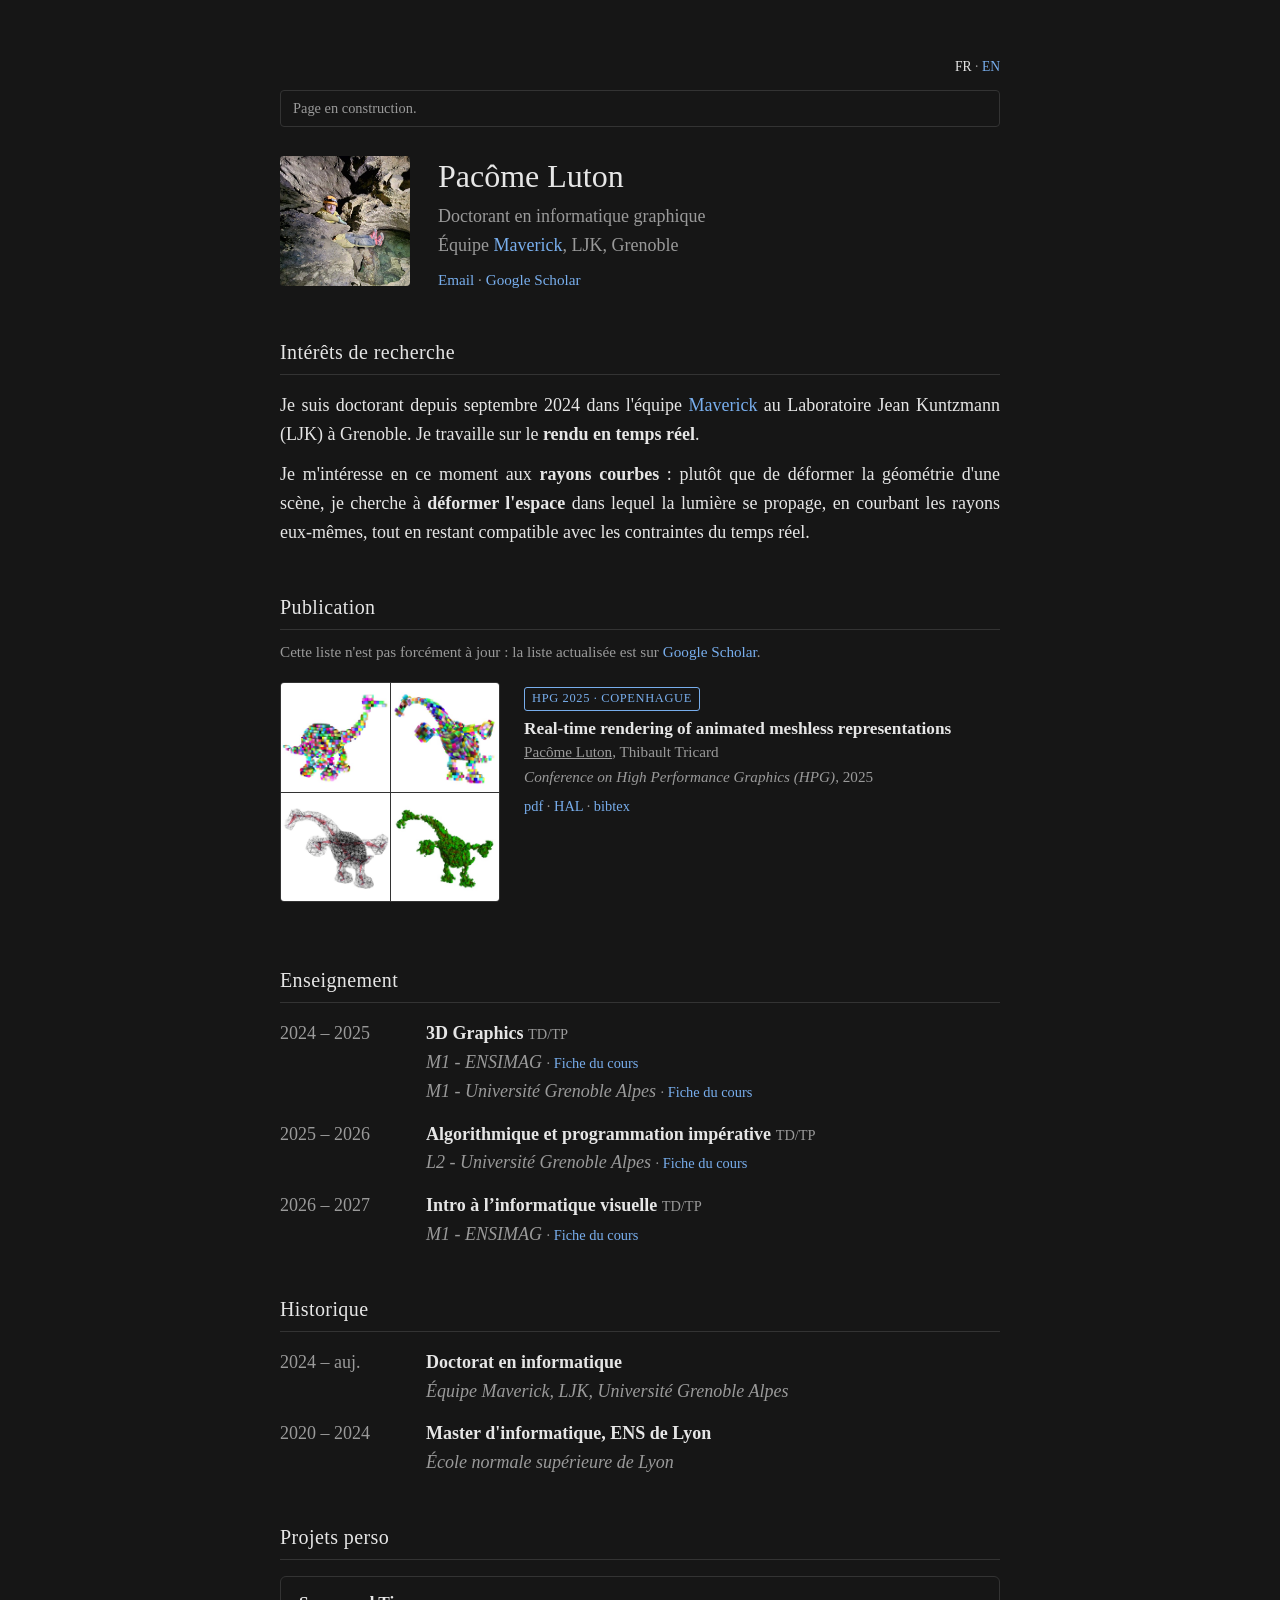
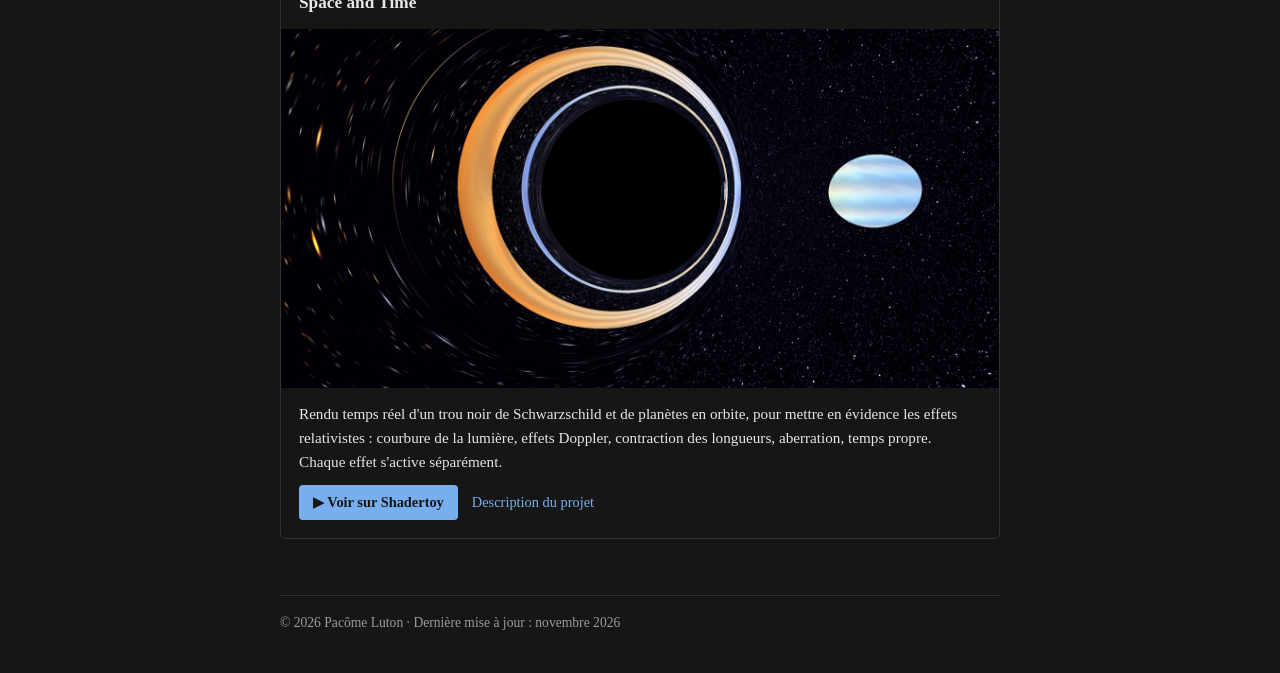
==== commit b26ec9c0: "en Signed-off-by: Pacome <pacome@luton.fr>" ====
--- a/index.html
+++ b/index.html
@@ -49,7 +49,7 @@
 
     <!-- ========== Papers ========== -->
     <section id="papers">
-      <h2>Papers</h2>
+      <h2>Publication</h2>
       <p class="subtitle">Cette liste n'est pas forcément à jour : la liste actualisée est sur <a href="https://scholar.google.com/citations?user=IxrPG0kAAAAJ">Google Scholar</a>.</p>
 
       <!-- Pour chaque papier : remplace l'image par ton teaser (ex. papers/hpg25/teaser.jpg dans le dépôt) -->
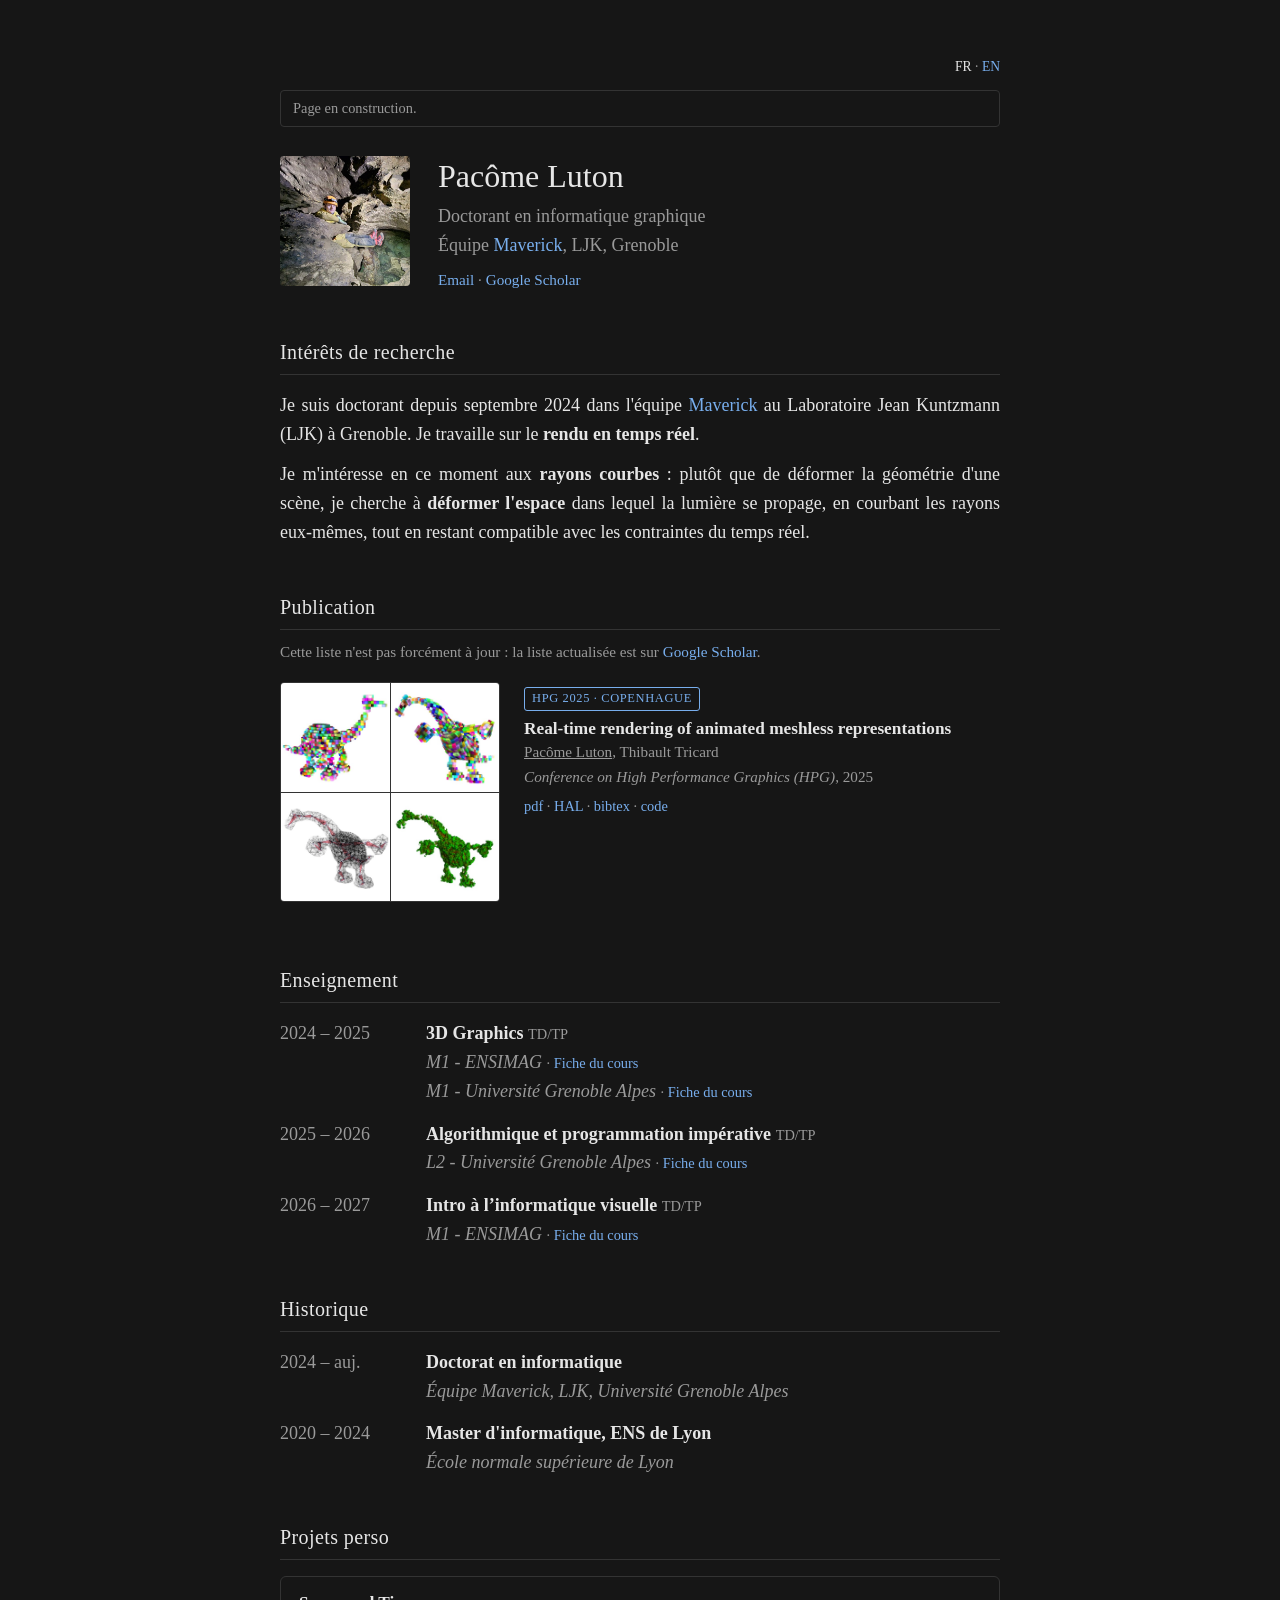
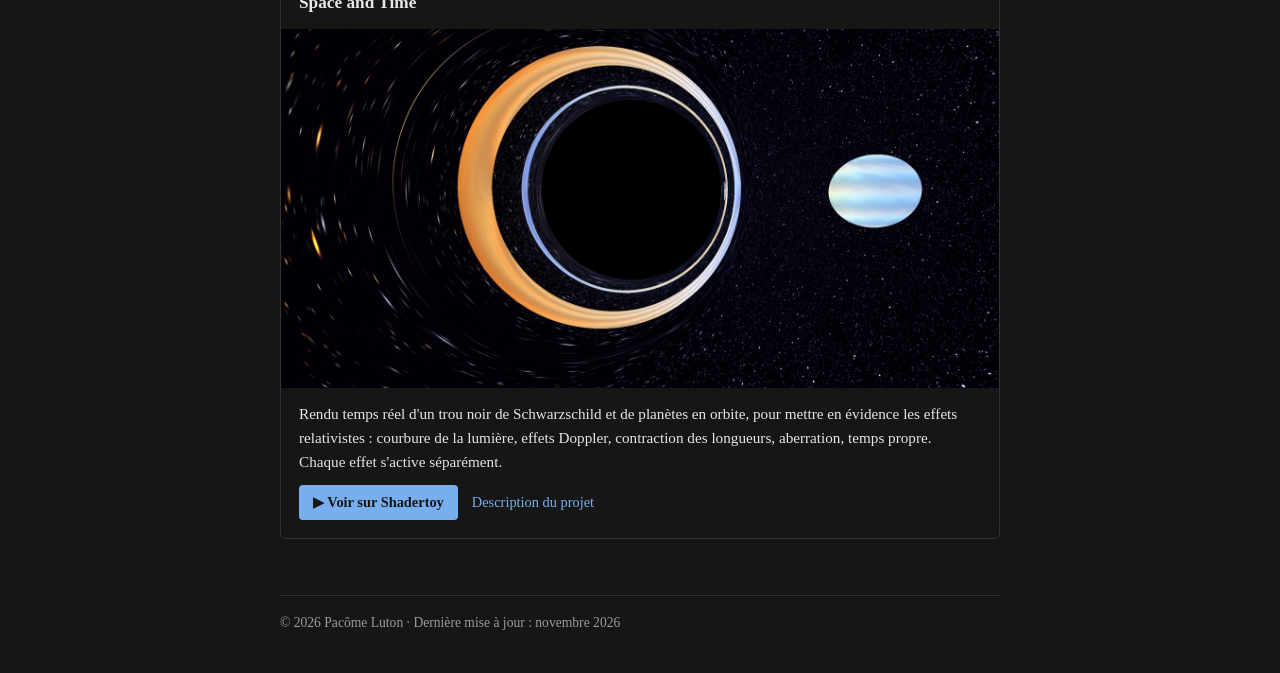
==== commit 08a9e4be: "code Signed-off-by: Pacome <pacome@luton.fr>" ====
--- a/index.html
+++ b/index.html
@@ -69,6 +69,7 @@
             <a href="https://hal.science/hal-05095359/file/Real_time_rendering_of_animated_meshless_representation_HPG25-3.pdf">pdf</a>
             <a href="https://hal.science/hal-05095359v1">HAL</a>
             <a href="https://hal.science/hal-05095359v1/bibtex">bibtex</a>
+            <a href="https://github.com/PacomeLuton/Real-time-rendering-of-animated-meshless-representations">code</a>
           </div>
         </div>
       </article>
